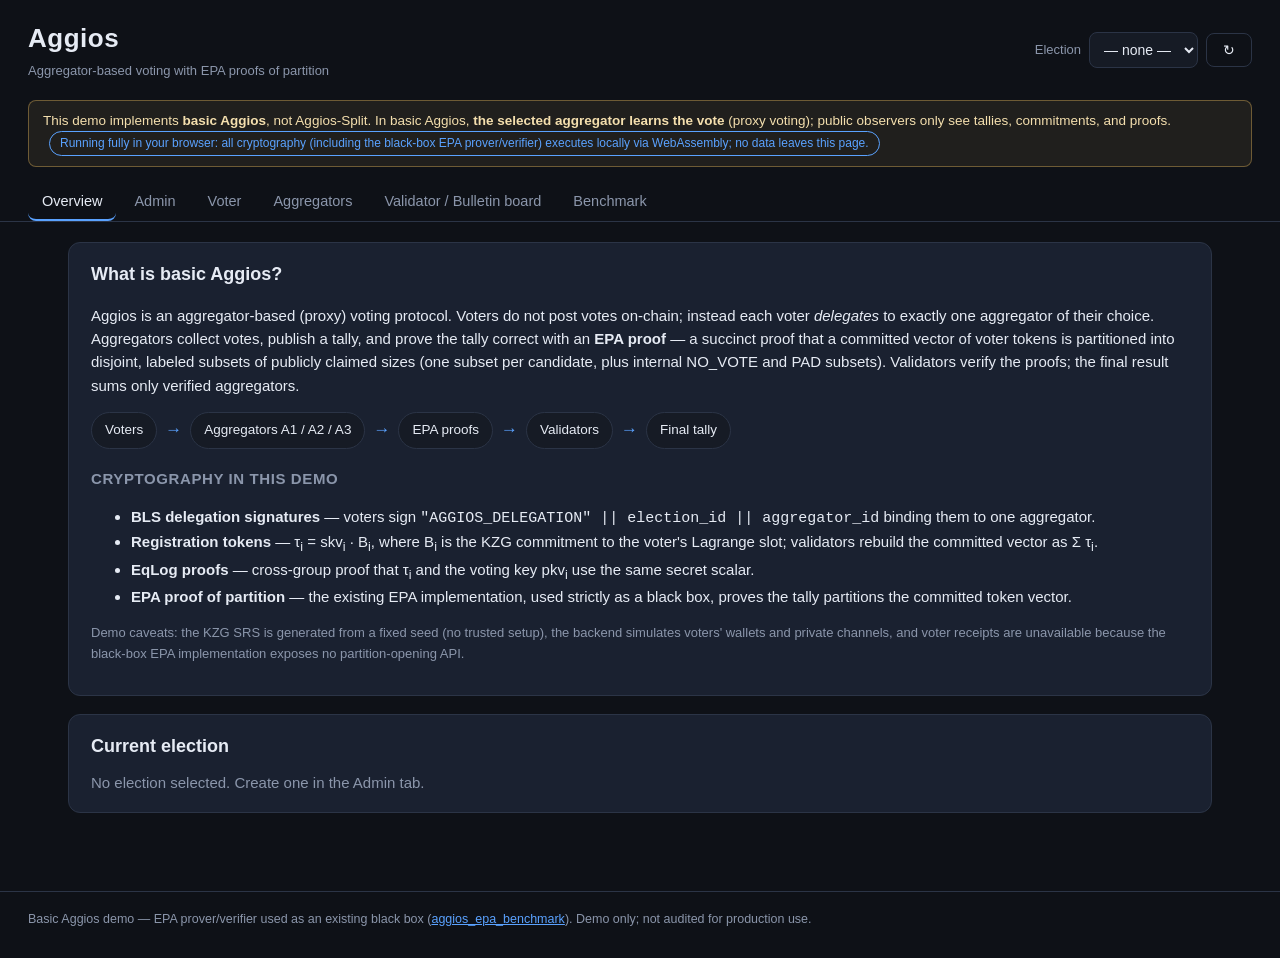
==== aggios/index.html @ ccf74325 "Add Aggios interactive demo at /aggios/ (in-browser WASM) Basic Aggios (aggregator-based voting) dem" ====
<!DOCTYPE html>
<html lang="en">
<head>
<meta charset="utf-8">
<meta name="viewport" content="width=device-width, initial-scale=1">
<title>Aggios — Aggregator-Based Voting Demo</title>
<link rel="stylesheet" href="style.css">
</head>
<body>
<header>
  <div class="brand">
    <h1>Aggios</h1>
    <span class="sub">Aggregator-based voting with EPA proofs of partition</span>
  </div>
  <div class="election-picker">
    <label for="election-select">Election</label>
    <select id="election-select"></select>
    <button id="refresh-btn" class="ghost" title="Refresh">&#8635;</button>
  </div>
</header>

<div class="banner">
  This demo implements <strong>basic Aggios</strong>, not Aggios-Split.
  In basic Aggios, <strong>the selected aggregator learns the vote</strong> (proxy voting);
  public observers only see tallies, commitments, and proofs.
</div>

<nav id="tabs">
  <button data-tab="overview" class="active">Overview</button>
  <button data-tab="admin">Admin</button>
  <button data-tab="voter">Voter</button>
  <button data-tab="aggregators">Aggregators</button>
  <button data-tab="validator">Validator / Bulletin board</button>
  <button data-tab="benchmark">Benchmark</button>
</nav>

<main>

<!-- ============ Overview ============ -->
<section id="tab-overview" class="tab active">
  <div class="card">
    <h2>What is basic Aggios?</h2>
    <p>
      Aggios is an aggregator-based (proxy) voting protocol. Voters do not post votes
      on-chain; instead each voter <em>delegates</em> to exactly one aggregator of their
      choice. Aggregators collect votes, publish a tally, and prove the tally correct with
      an <strong>EPA proof</strong> — a succinct proof that a committed vector of voter
      tokens is partitioned into disjoint, labeled subsets of publicly claimed sizes
      (one subset per candidate, plus internal NO_VOTE and PAD subsets).
      Validators verify the proofs; the final result sums only verified aggregators.
    </p>
    <div class="flow">
      <span class="flow-node">Voters</span><span class="flow-arrow">&rarr;</span>
      <span class="flow-node">Aggregators A1 / A2 / A3</span><span class="flow-arrow">&rarr;</span>
      <span class="flow-node">EPA proofs</span><span class="flow-arrow">&rarr;</span>
      <span class="flow-node">Validators</span><span class="flow-arrow">&rarr;</span>
      <span class="flow-node">Final tally</span>
    </div>
    <h3>Cryptography in this demo</h3>
    <ul>
      <li><strong>BLS delegation signatures</strong> — voters sign
        <code>"AGGIOS_DELEGATION" || election_id || aggregator_id</code> binding them to one aggregator.</li>
      <li><strong>Registration tokens</strong> — τ<sub>i</sub> = skv<sub>i</sub> · B<sub>i</sub>, where
        B<sub>i</sub> is the KZG commitment to the voter's Lagrange slot; validators rebuild the
        committed vector as Σ τ<sub>i</sub>.</li>
      <li><strong>EqLog proofs</strong> — cross-group proof that τ<sub>i</sub> and the voting key
        pkv<sub>i</sub> use the same secret scalar.</li>
      <li><strong>EPA proof of partition</strong> — the existing EPA implementation, used strictly
        as a black box, proves the tally partitions the committed token vector.</li>
    </ul>
    <p class="note">
      Demo caveats: the KZG SRS is generated from a fixed seed (no trusted setup), the backend
      simulates voters' wallets and private channels, and voter receipts are unavailable because
      the black-box EPA implementation exposes no partition-opening API.
    </p>
  </div>
  <div class="card">
    <h2>Current election</h2>
    <div id="overview-status" class="muted">No election selected. Create one in the Admin tab.</div>
    <div id="overview-tally"></div>
  </div>
</section>

<!-- ============ Admin ============ -->
<section id="tab-admin" class="tab">
  <div class="card">
    <h2>Create election</h2>
    <div class="form-grid">
      <label>Template
        <select id="new-template">
          <option value="representative">Representative election (Alice / Bob / Charlie)</option>
          <option value="crime-reform">Crime reform policy vote (4 options)</option>
          <option value="custom">Custom options</option>
        </select>
      </label>
      <label>Title <input id="new-title" placeholder="(template default)"></label>
      <label id="custom-options-wrap" class="hidden">Custom options (one per line)
        <textarea id="new-options" rows="4" placeholder="Option A&#10;Option B"></textarea>
      </label>
      <label>Aggregators (comma-separated) <input id="new-aggregators" value="A1, A2, A3"></label>
    </div>
    <button id="create-election-btn" class="primary">Create election</button>
  </div>

  <div class="card">
    <h2>Phases &amp; actions</h2>
    <div id="admin-phase" class="muted">Select an election first.</div>
    <div class="btn-row">
      <button class="phase-btn" data-phase="registration">Open registration</button>
      <button class="phase-btn" data-phase="voting">Close registration / open voting</button>
      <button class="phase-btn" data-phase="tally">Close voting (tally phase)</button>
      <button class="phase-btn" data-phase="closed">Close election</button>
    </div>
    <h3>Aggregator operations</h3>
    <div id="admin-aggregator-actions"></div>
    <div class="btn-row">
      <button id="admin-finalize-all">Finalize all registrations</button>
      <button id="admin-prove-all">Generate all EPA proofs</button>
      <button id="admin-verify-all" class="primary">Validator: verify everything</button>
    </div>
    <pre id="admin-log" class="log"></pre>
  </div>
</section>

<!-- ============ Voter ============ -->
<section id="tab-voter" class="tab">
  <div class="card">
    <h2>Demo voters</h2>
    <div class="btn-row">
      <label class="inline">Create <input id="voter-count" type="number" value="9" min="1" max="500" style="width:5em"> demo voters</label>
      <button id="create-voters-btn" class="primary">Create</button>
      <button id="auto-run-btn" class="ghost" title="Registers all voters round-robin and votes randomly">Auto-assign &amp; vote</button>
    </div>
    <p class="note">The backend simulates each voter's wallet: it holds the voter's signing key,
      signs the delegation, and sends skv to the chosen aggregator over a simulated private channel.
      skv never appears on the bulletin board.</p>
    <div id="voter-table"></div>
  </div>
</section>

<!-- ============ Aggregators ============ -->
<section id="tab-aggregators" class="tab">
  <div id="aggregator-cards" class="cards-row"></div>
</section>

<!-- ============ Validator ============ -->
<section id="tab-validator" class="tab">
  <div class="card">
    <h2>Validator</h2>
    <div class="btn-row">
      <button id="validator-verify-all" class="primary">Run all validator checks</button>
      <a id="download-artifact" class="button ghost" target="_blank">Download public artifact JSON</a>
    </div>
    <div id="validator-results"></div>
    <h3>Verified global tally</h3>
    <div id="validator-tally" class="muted">Run verification to compute the verified global tally.</div>
  </div>
  <div class="card">
    <h2>Public election parameters</h2>
    <div id="validator-params"></div>
  </div>
  <div class="card">
    <h2>Bulletin board</h2>
    <div id="bulletin-board" class="bulletin"></div>
  </div>
</section>

<!-- ============ Benchmark ============ -->
<section id="tab-benchmark" class="tab">
  <div class="card">
    <h2>Run benchmark</h2>
    <div class="form-grid">
      <label>Voters
        <select id="bench-voters">
          <option value="100">10&sup2; (100)</option>
          <option value="1000">10&sup3; (1,000)</option>
          <option value="10000">10&#8308; (10,000)</option>
          <option value="100000">10&#8309; (100,000)</option>
          <option value="1000000">10&#8310; (1,000,000)</option>
        </select>
      </label>
      <label>Aggregators <input id="bench-aggregators" type="number" value="3" min="1" max="50"></label>
      <label>Template
        <select id="bench-template">
          <option value="representative">Representative (3 candidates)</option>
          <option value="crime-reform">Crime reform (4 options)</option>
        </select>
      </label>
      <label>Assignment
        <select id="bench-assignment">
          <option value="round-robin">Round-robin</option>
          <option value="uniform" selected>Uniform random</option>
          <option value="weighted">Weighted random</option>
          <option value="skewed">Skewed 80/15/5</option>
        </select>
      </label>
      <label>Vote distribution
        <select id="bench-votedist">
          <option value="uniform" selected>Uniform</option>
          <option value="fixed">Fixed percentages</option>
          <option value="skewed">Skewed</option>
        </select>
      </label>
      <label>Seed <input id="bench-seed" type="number" value="42"></label>
      <label class="inline"><input id="bench-real" type="checkbox" checked> Real crypto mode</label>
      <label class="inline"><input id="bench-receipts" type="checkbox" disabled> Receipts
        <span class="note">(not available with current EPA API)</span></label>
    </div>
    <p class="note warn" id="bench-sim-note" style="display:none">
      Simulation mode is counting-only and NON-CRYPTOGRAPHIC: no keys, no proofs, no verification.
    </p>
    <p class="note warn" id="bench-big-note" style="display:none">
      Large real-crypto benchmarks are attempted honestly and can take hours and many GB of RAM;
      failures (memory / time / SRS limits) are recorded with their reason, never downsampled.
    </p>
    <button id="bench-run" class="primary">Start benchmark</button>
    <pre id="bench-live" class="log" style="display:none;margin-top:12px"></pre>
  </div>
  <div class="card">
    <h2>Benchmark jobs</h2>
    <div id="bench-jobs"></div>
  </div>
</section>

</main>

<footer>
  Basic Aggios demo &mdash; EPA prover/verifier used as an existing black box
  (<a href="https://github.com/mariuslp/aggios_epa_benchmark" target="_blank">aggios_epa_benchmark</a>).
  Demo only; not audited for production use.
</footer>

<script src="boot.js"></script>
<script src="app.js"></script>
</body>
</html>
---- aggios/style.css ----
:root {
  --bg: #0e1117;
  --bg2: #161b25;
  --card: #1a2130;
  --border: #2b3446;
  --text: #e6ebf4;
  --muted: #8b96ab;
  --accent: #5aa2ff;
  --accent2: #7ee2a8;
  --warn: #ffcc66;
  --bad: #ff7b72;
  --mono: "SF Mono", ui-monospace, Menlo, Consolas, monospace;
}

* { box-sizing: border-box; }
body {
  margin: 0;
  background: var(--bg);
  color: var(--text);
  font: 15px/1.55 -apple-system, "Segoe UI", Roboto, Helvetica, Arial, sans-serif;
}
a { color: var(--accent); }

header {
  display: flex;
  justify-content: space-between;
  align-items: center;
  flex-wrap: wrap;
  gap: 12px;
  padding: 18px 28px 10px;
}
.brand h1 { margin: 0; font-size: 26px; letter-spacing: .5px; }
.brand .sub { color: var(--muted); font-size: 13px; }
.election-picker { display: flex; align-items: center; gap: 8px; }
.election-picker label { color: var(--muted); font-size: 13px; }

.banner {
  margin: 8px 28px;
  padding: 10px 14px;
  background: rgba(255, 204, 102, 0.08);
  border: 1px solid rgba(255, 204, 102, 0.35);
  border-radius: 8px;
  font-size: 13.5px;
  color: #f4dfae;
}

nav#tabs {
  display: flex;
  gap: 4px;
  padding: 8px 28px 0;
  border-bottom: 1px solid var(--border);
  flex-wrap: wrap;
}
nav#tabs button {
  background: none;
  border: none;
  border-bottom: 2px solid transparent;
  color: var(--muted);
  padding: 10px 14px;
  font-size: 14.5px;
  cursor: pointer;
}
nav#tabs button.active { color: var(--text); border-bottom-color: var(--accent); }
nav#tabs button:hover { color: var(--text); }

main { padding: 20px 28px 60px; max-width: 1200px; margin: 0 auto; }
.tab { display: none; }
.tab.active { display: block; }

.card {
  background: var(--card);
  border: 1px solid var(--border);
  border-radius: 12px;
  padding: 18px 22px;
  margin-bottom: 18px;
}
.card h2 { margin: 0 0 10px; font-size: 18px; }
.card h3 { margin: 18px 0 8px; font-size: 15px; color: var(--muted); text-transform: uppercase; letter-spacing: .6px; }
.cards-row { display: grid; grid-template-columns: repeat(auto-fill, minmax(330px, 1fr)); gap: 16px; }

.muted { color: var(--muted); }
.note { color: var(--muted); font-size: 13px; }
.note.warn { color: var(--warn); }
.hidden { display: none !important; }

.flow { display: flex; align-items: center; gap: 8px; flex-wrap: wrap; margin: 14px 0; }
.flow-node {
  background: var(--bg2);
  border: 1px solid var(--border);
  padding: 7px 13px;
  border-radius: 999px;
  font-size: 13.5px;
}
.flow-arrow { color: var(--accent); font-size: 17px; }

.form-grid { display: grid; grid-template-columns: repeat(auto-fill, minmax(260px, 1fr)); gap: 12px 18px; margin-bottom: 14px; }
label { display: flex; flex-direction: column; gap: 4px; font-size: 13.5px; color: var(--muted); }
label.inline { flex-direction: row; align-items: center; gap: 8px; color: var(--text); }
input, select, textarea {
  background: var(--bg2);
  color: var(--text);
  border: 1px solid var(--border);
  border-radius: 8px;
  padding: 8px 10px;
  font-size: 14px;
  font-family: inherit;
}
input:focus, select:focus, textarea:focus { outline: 1px solid var(--accent); }

button, .button {
  background: var(--bg2);
  color: var(--text);
  border: 1px solid var(--border);
  border-radius: 8px;
  padding: 8px 16px;
  font-size: 14px;
  cursor: pointer;
  text-decoration: none;
  display: inline-block;
}
button:hover, .button:hover { border-color: var(--accent); }
button.primary { background: var(--accent); border-color: var(--accent); color: #08101f; font-weight: 600; }
button.primary:hover { filter: brightness(1.1); }
button.ghost { background: none; }
button:disabled { opacity: .45; cursor: not-allowed; }
.btn-row { display: flex; gap: 10px; flex-wrap: wrap; margin: 10px 0; align-items: center; }

table { width: 100%; border-collapse: collapse; font-size: 13.5px; }
th, td { text-align: left; padding: 7px 10px; border-bottom: 1px solid var(--border); }
th { color: var(--muted); font-weight: 500; }
td select { padding: 4px 6px; }

.pill {
  display: inline-block;
  padding: 2px 10px;
  border-radius: 999px;
  font-size: 12px;
  border: 1px solid var(--border);
  color: var(--muted);
}
.pill.good { color: var(--accent2); border-color: var(--accent2); }
.pill.bad { color: var(--bad); border-color: var(--bad); }
.pill.warn { color: var(--warn); border-color: var(--warn); }
.pill.info { color: var(--accent); border-color: var(--accent); }

.stat-grid { display: grid; grid-template-columns: 1fr 1fr; gap: 6px 14px; margin: 10px 0; font-size: 13.5px; }
.stat-grid .k { color: var(--muted); }
.stat-grid .v { font-family: var(--mono); }

.log {
  background: #0a0d13;
  border: 1px solid var(--border);
  border-radius: 8px;
  padding: 10px 12px;
  font-family: var(--mono);
  font-size: 12.5px;
  max-height: 260px;
  overflow-y: auto;
  white-space: pre-wrap;
  color: #9fb2cc;
}

.bulletin { max-height: 480px; overflow-y: auto; display: flex; flex-direction: column; gap: 8px; }
.bulletin .event {
  background: var(--bg2);
  border: 1px solid var(--border);
  border-radius: 8px;
  padding: 8px 12px;
  font-size: 13px;
}
.bulletin .event .head { display: flex; gap: 10px; align-items: baseline; margin-bottom: 4px; }
.bulletin .event .kind { color: var(--accent); font-family: var(--mono); }
.bulletin .event .ts { color: var(--muted); font-size: 11.5px; }
.bulletin .event pre {
  margin: 4px 0 0;
  font-family: var(--mono);
  font-size: 11.5px;
  color: #93a4bd;
  max-height: 130px;
  overflow: auto;
  white-space: pre-wrap;
  word-break: break-all;
}

.tally-bars { margin-top: 10px; }
.tally-bar { margin: 7px 0; }
.tally-bar .lbl { display: flex; justify-content: space-between; font-size: 13.5px; margin-bottom: 3px; }
.tally-bar .track { background: var(--bg2); border-radius: 6px; height: 10px; overflow: hidden; }
.tally-bar .fill { background: linear-gradient(90deg, var(--accent), var(--accent2)); height: 100%; }

.bench-job { border: 1px solid var(--border); border-radius: 10px; padding: 12px 16px; margin-bottom: 12px; background: var(--bg2); }
.bench-job .head { display: flex; justify-content: space-between; align-items: center; flex-wrap: wrap; gap: 8px; }
.bench-job .head .title { font-weight: 600; }

footer { padding: 18px 28px 30px; color: var(--muted); font-size: 12.5px; border-top: 1px solid var(--border); }
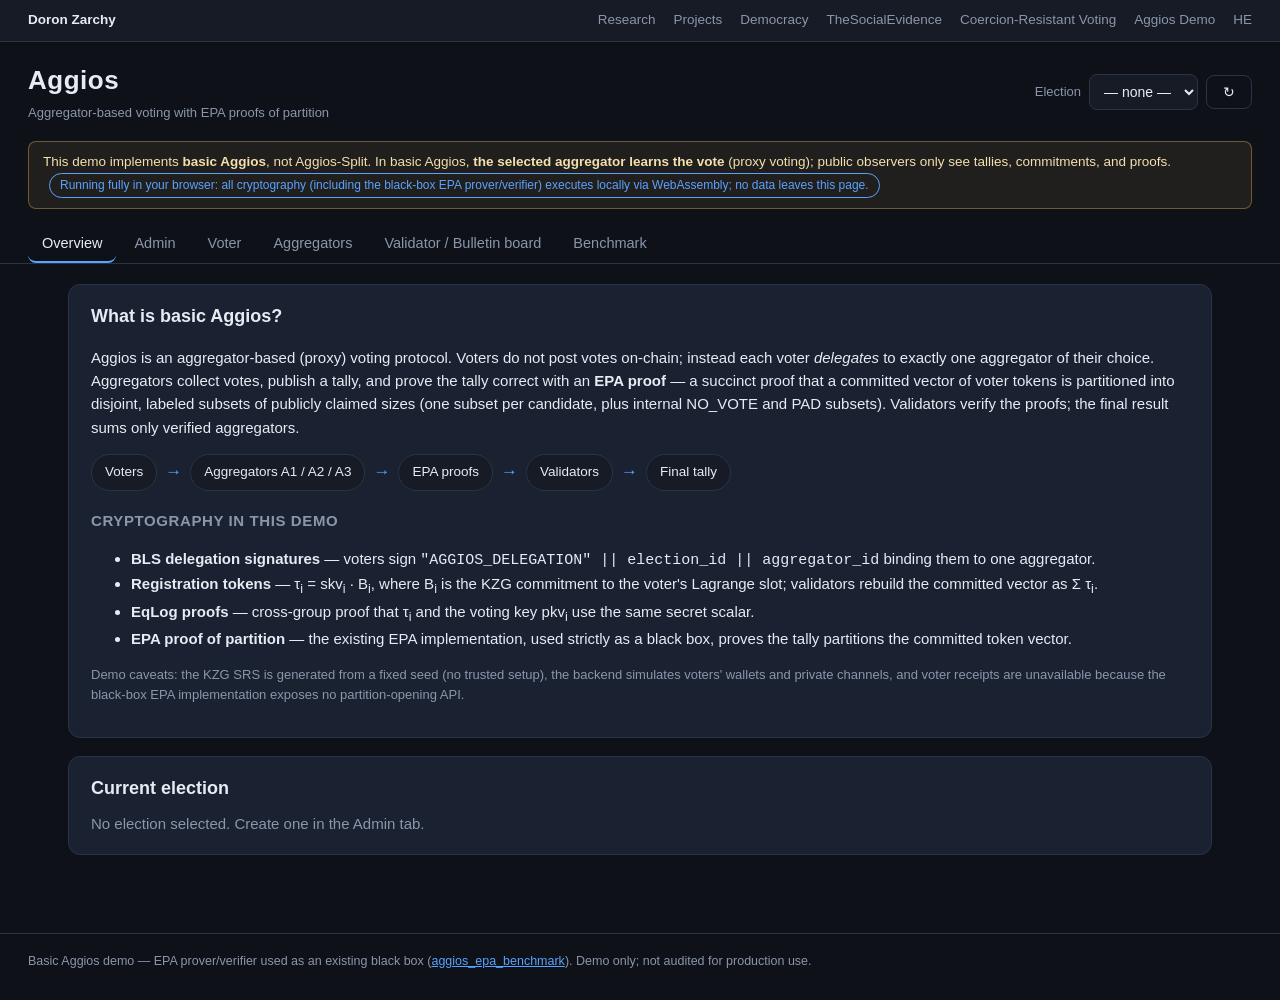
==== commit 483ec34d: "Unify site nav across pages, switch contact to personal email, remove Fhenix references" ====
--- a/aggios/index.html
+++ b/aggios/index.html
@@ -7,6 +7,18 @@
 <link rel="stylesheet" href="style.css">
 </head>
 <body>
+<nav id="site-nav">
+  <a class="site-name" href="/">Doron Zarchy</a>
+  <ul>
+    <li><a href="/#research">Research</a></li>
+    <li><a href="/#projects">Projects</a></li>
+    <li><a href="/#democracy">Democracy</a></li>
+    <li><a href="/thesocialevidence.html">TheSocialEvidence</a></li>
+    <li><a href="/voting.html">Coercion-Resistant Voting</a></li>
+    <li><a href="/aggios/">Aggios Demo</a></li>
+    <li><a href="/he/">HE</a></li>
+  </ul>
+</nav>
 <header>
   <div class="brand">
     <h1>Aggios</h1>
--- a/aggios/style.css
+++ b/aggios/style.css
@@ -21,6 +21,36 @@
 }
 a { color: var(--accent); }
 
+nav#site-nav {
+  display: flex;
+  justify-content: space-between;
+  align-items: center;
+  flex-wrap: wrap;
+  gap: 8px 16px;
+  padding: 10px 28px;
+  background: var(--bg2);
+  border-bottom: 1px solid var(--border);
+  font-size: 13.5px;
+}
+nav#site-nav .site-name {
+  color: var(--text);
+  font-weight: 600;
+  text-decoration: none;
+}
+nav#site-nav ul {
+  display: flex;
+  flex-wrap: wrap;
+  gap: 4px 18px;
+  margin: 0;
+  padding: 0;
+  list-style: none;
+}
+nav#site-nav ul a {
+  color: var(--muted);
+  text-decoration: none;
+}
+nav#site-nav ul a:hover { color: var(--accent); }
+
 header {
   display: flex;
   justify-content: space-between;
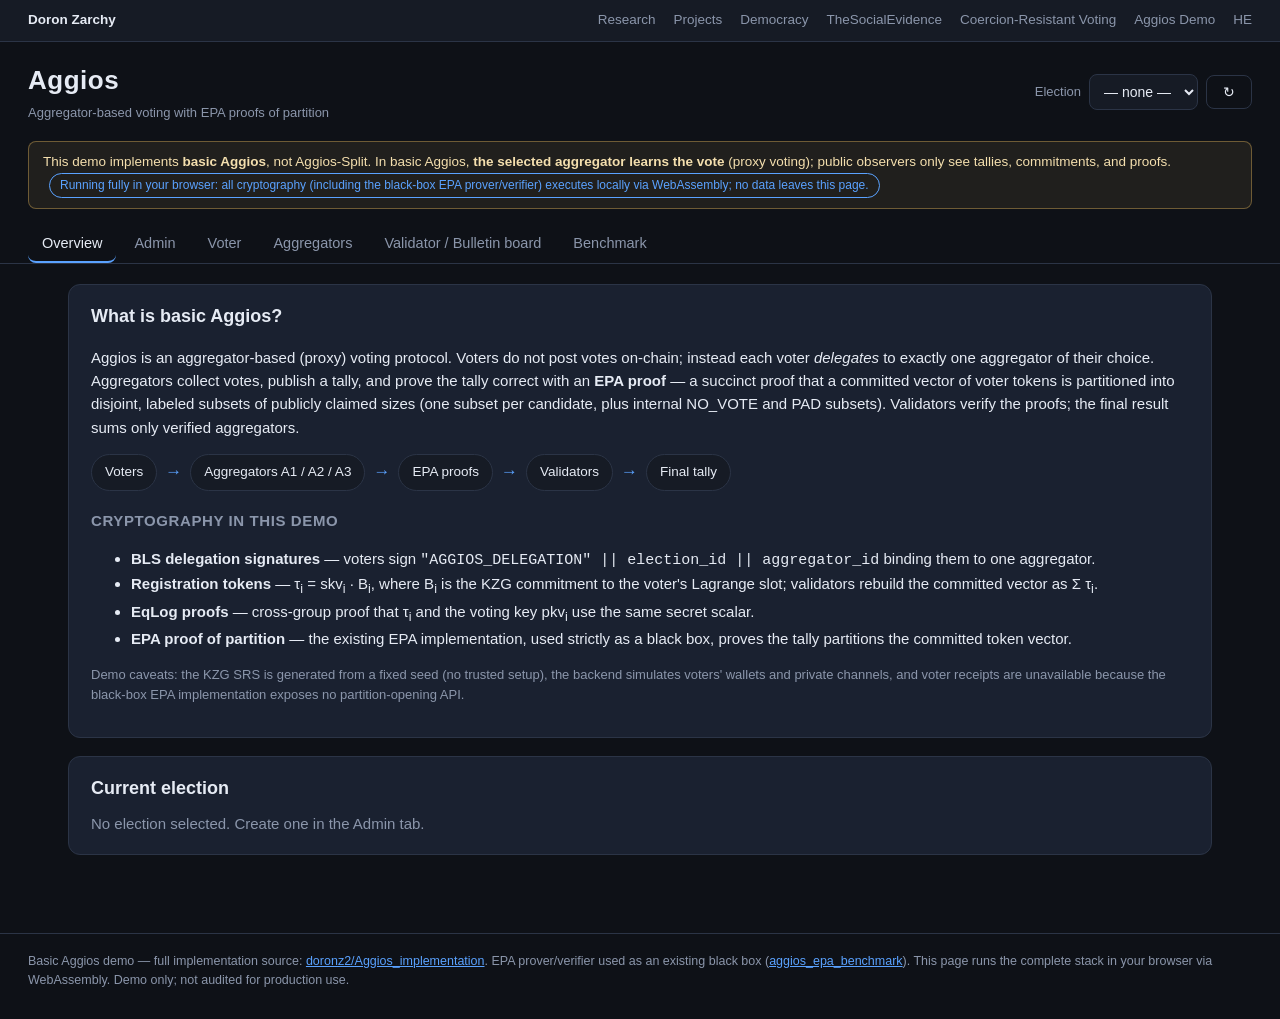
==== commit f7247c93: "Link Aggios demo and projects cards to the full implementation repo Co-Authored-By: Claude Fable 5 <" ====
--- a/aggios/index.html
+++ b/aggios/index.html
@@ -237,9 +237,11 @@
 </main>
 
 <footer>
-  Basic Aggios demo &mdash; EPA prover/verifier used as an existing black box
-  (<a href="https://github.com/mariuslp/aggios_epa_benchmark" target="_blank">aggios_epa_benchmark</a>).
-  Demo only; not audited for production use.
+  Basic Aggios demo &mdash; full implementation source:
+  <a href="https://github.com/doronz2/Aggios_implementation" target="_blank" rel="noopener">doronz2/Aggios_implementation</a>.
+  EPA prover/verifier used as an existing black box
+  (<a href="https://github.com/mariuslp/aggios_epa_benchmark" target="_blank" rel="noopener">aggios_epa_benchmark</a>).
+  This page runs the complete stack in your browser via WebAssembly. Demo only; not audited for production use.
 </footer>
 
 <script src="boot.js"></script>
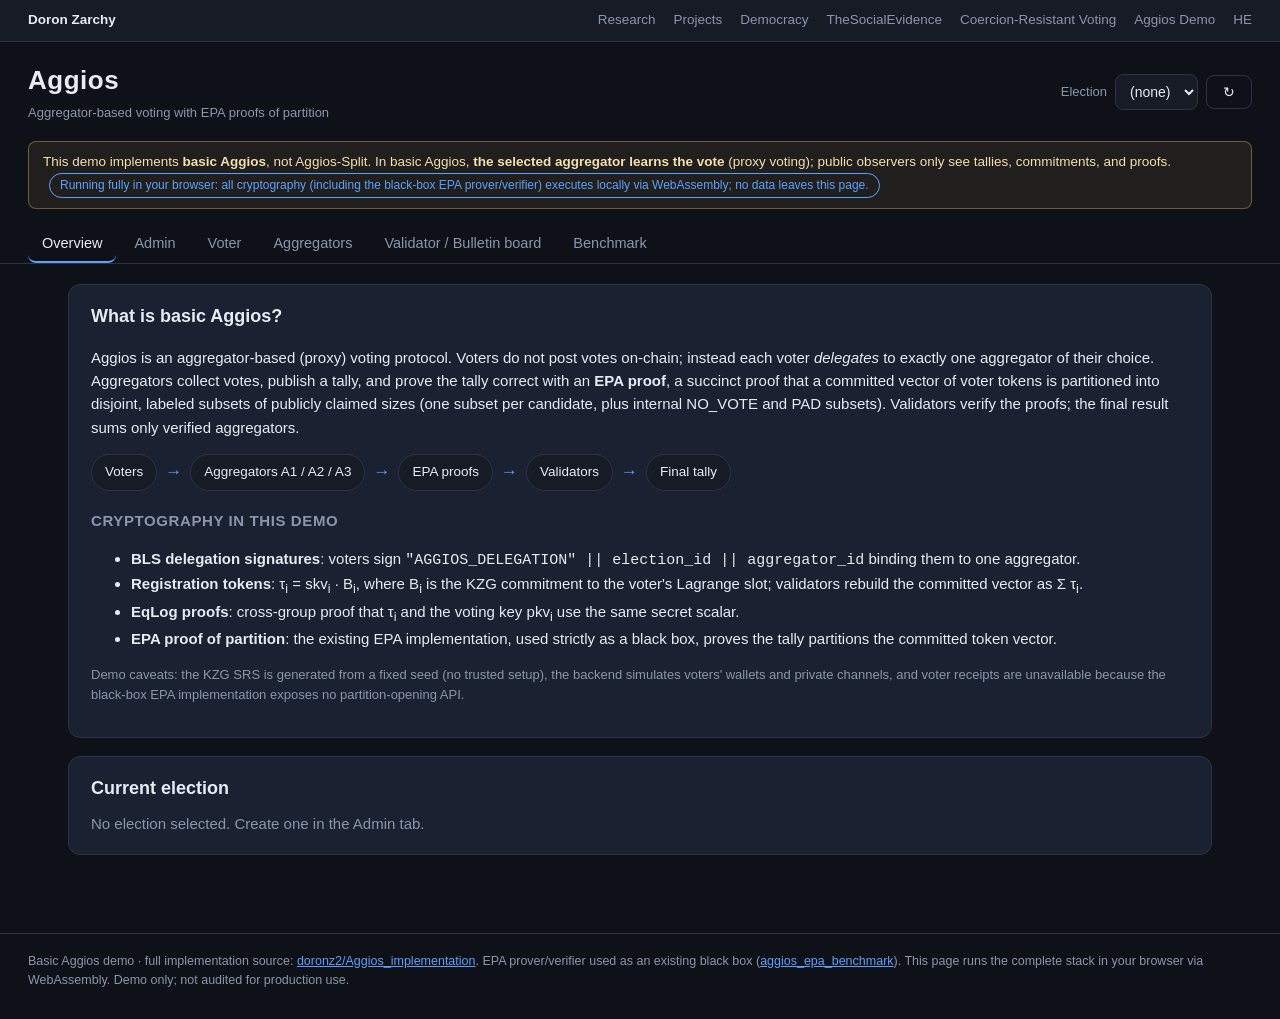
==== commit 14eeb75e: "Replace em dashes with plain punctuation across site copy" ====
--- a/aggios/index.html
+++ b/aggios/index.html
@@ -3,7 +3,7 @@
 <head>
 <meta charset="utf-8">
 <meta name="viewport" content="width=device-width, initial-scale=1">
-<title>Aggios — Aggregator-Based Voting Demo</title>
+<title>Aggios: Aggregator-Based Voting Demo</title>
 <link rel="stylesheet" href="style.css">
 </head>
 <body>
@@ -56,7 +56,7 @@
       Aggios is an aggregator-based (proxy) voting protocol. Voters do not post votes
       on-chain; instead each voter <em>delegates</em> to exactly one aggregator of their
       choice. Aggregators collect votes, publish a tally, and prove the tally correct with
-      an <strong>EPA proof</strong> — a succinct proof that a committed vector of voter
+      an <strong>EPA proof</strong>, a succinct proof that a committed vector of voter
       tokens is partitioned into disjoint, labeled subsets of publicly claimed sizes
       (one subset per candidate, plus internal NO_VOTE and PAD subsets).
       Validators verify the proofs; the final result sums only verified aggregators.
@@ -70,14 +70,14 @@
     </div>
     <h3>Cryptography in this demo</h3>
     <ul>
-      <li><strong>BLS delegation signatures</strong> — voters sign
+      <li><strong>BLS delegation signatures</strong>: voters sign
         <code>"AGGIOS_DELEGATION" || election_id || aggregator_id</code> binding them to one aggregator.</li>
-      <li><strong>Registration tokens</strong> — τ<sub>i</sub> = skv<sub>i</sub> · B<sub>i</sub>, where
+      <li><strong>Registration tokens</strong>: τ<sub>i</sub> = skv<sub>i</sub> · B<sub>i</sub>, where
         B<sub>i</sub> is the KZG commitment to the voter's Lagrange slot; validators rebuild the
         committed vector as Σ τ<sub>i</sub>.</li>
-      <li><strong>EqLog proofs</strong> — cross-group proof that τ<sub>i</sub> and the voting key
+      <li><strong>EqLog proofs</strong>: cross-group proof that τ<sub>i</sub> and the voting key
         pkv<sub>i</sub> use the same secret scalar.</li>
-      <li><strong>EPA proof of partition</strong> — the existing EPA implementation, used strictly
+      <li><strong>EPA proof of partition</strong>: the existing EPA implementation, used strictly
         as a black box, proves the tally partitions the committed token vector.</li>
     </ul>
     <p class="note">
@@ -237,7 +237,7 @@
 </main>
 
 <footer>
-  Basic Aggios demo &mdash; full implementation source:
+  Basic Aggios demo · full implementation source:
   <a href="https://github.com/doronz2/Aggios_implementation" target="_blank" rel="noopener">doronz2/Aggios_implementation</a>.
   EPA prover/verifier used as an existing black box
   (<a href="https://github.com/mariuslp/aggios_epa_benchmark" target="_blank" rel="noopener">aggios_epa_benchmark</a>).
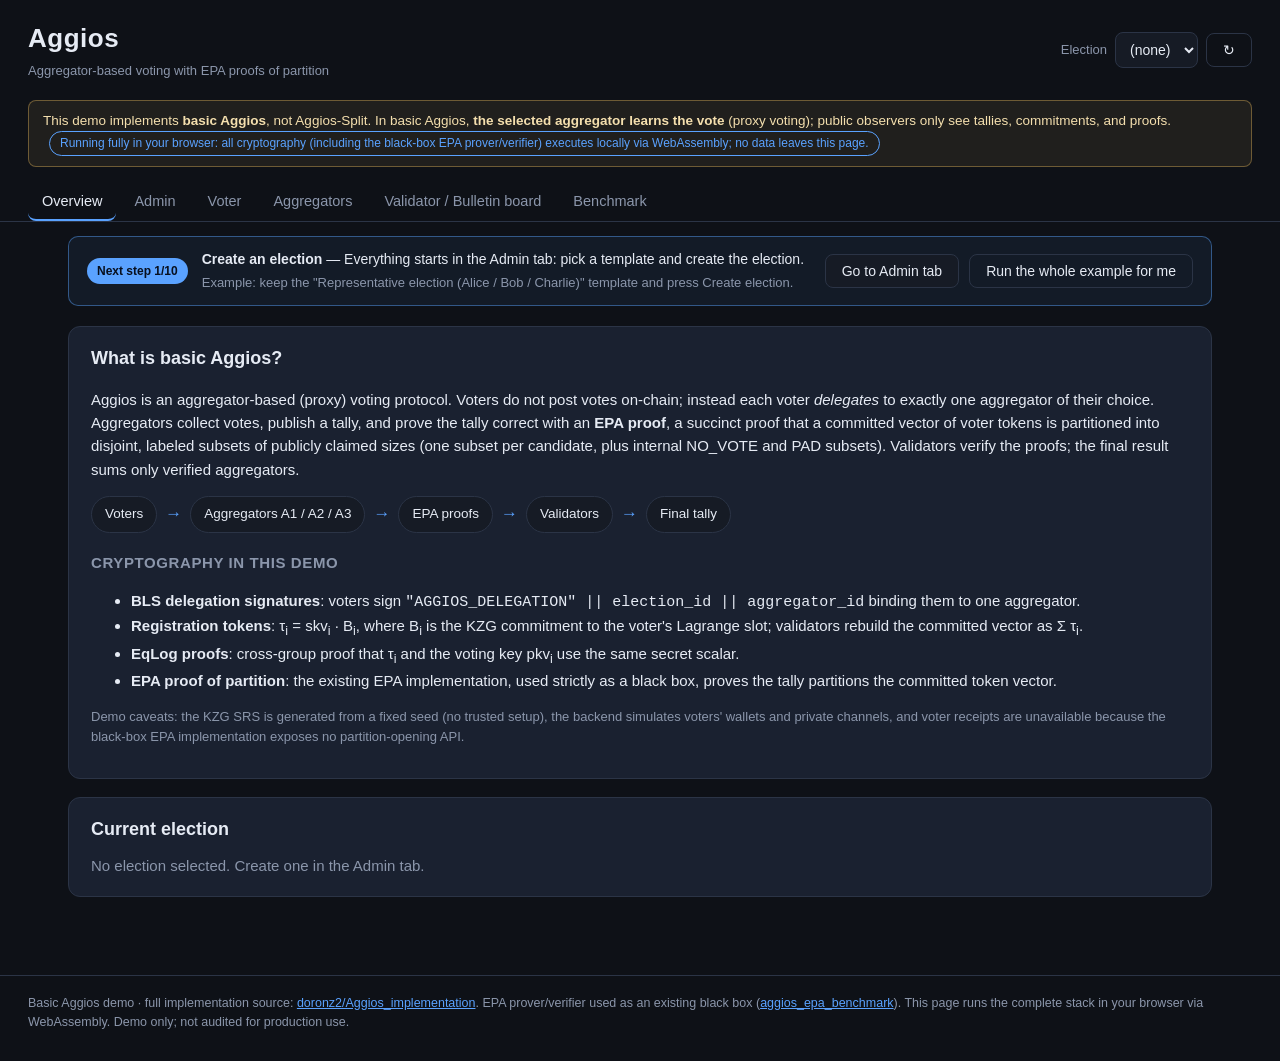
==== commit 8b1ebe82: "Aggios demo: dynamic next-step guide with worked example Co-Authored-By: Claude Fable 5 <noreply@ant" ====
--- a/aggios/index.html
+++ b/aggios/index.html
@@ -7,18 +7,6 @@
 <link rel="stylesheet" href="style.css">
 </head>
 <body>
-<nav id="site-nav">
-  <a class="site-name" href="/">Doron Zarchy</a>
-  <ul>
-    <li><a href="/#research">Research</a></li>
-    <li><a href="/#projects">Projects</a></li>
-    <li><a href="/#democracy">Democracy</a></li>
-    <li><a href="/thesocialevidence.html">TheSocialEvidence</a></li>
-    <li><a href="/voting.html">Coercion-Resistant Voting</a></li>
-    <li><a href="/aggios/">Aggios Demo</a></li>
-    <li><a href="/he/">HE</a></li>
-  </ul>
-</nav>
 <header>
   <div class="brand">
     <h1>Aggios</h1>
@@ -45,6 +33,8 @@
   <button data-tab="validator">Validator / Bulletin board</button>
   <button data-tab="benchmark">Benchmark</button>
 </nav>
+
+<div id="guide" class="guide"></div>
 
 <main>
 
--- a/aggios/style.css
+++ b/aggios/style.css
@@ -21,36 +21,6 @@
 }
 a { color: var(--accent); }
 
-nav#site-nav {
-  display: flex;
-  justify-content: space-between;
-  align-items: center;
-  flex-wrap: wrap;
-  gap: 8px 16px;
-  padding: 10px 28px;
-  background: var(--bg2);
-  border-bottom: 1px solid var(--border);
-  font-size: 13.5px;
-}
-nav#site-nav .site-name {
-  color: var(--text);
-  font-weight: 600;
-  text-decoration: none;
-}
-nav#site-nav ul {
-  display: flex;
-  flex-wrap: wrap;
-  gap: 4px 18px;
-  margin: 0;
-  padding: 0;
-  list-style: none;
-}
-nav#site-nav ul a {
-  color: var(--muted);
-  text-decoration: none;
-}
-nav#site-nav ul a:hover { color: var(--accent); }
-
 header {
   display: flex;
   justify-content: space-between;
@@ -92,6 +62,34 @@
 }
 nav#tabs button.active { color: var(--text); border-bottom-color: var(--accent); }
 nav#tabs button:hover { color: var(--text); }
+
+.guide {
+  margin: 14px auto 0;
+  max-width: 1144px;
+  padding: 12px 18px;
+  background: rgba(90, 162, 255, 0.07);
+  border: 1px solid rgba(90, 162, 255, 0.45);
+  border-radius: 10px;
+  display: flex;
+  align-items: center;
+  gap: 14px;
+  flex-wrap: wrap;
+  font-size: 14px;
+}
+.guide .guide-step {
+  flex: 0 0 auto;
+  background: var(--accent);
+  color: #08101f;
+  font-weight: 700;
+  font-size: 12px;
+  padding: 4px 10px;
+  border-radius: 999px;
+  white-space: nowrap;
+}
+.guide .guide-step.done { background: var(--accent2); }
+.guide .guide-text { flex: 1 1 320px; min-width: 240px; }
+.guide .guide-example { color: var(--muted); font-size: 13px; margin-top: 2px; }
+.guide .btn-row { margin: 0; }
 
 main { padding: 20px 28px 60px; max-width: 1200px; margin: 0 auto; }
 .tab { display: none; }
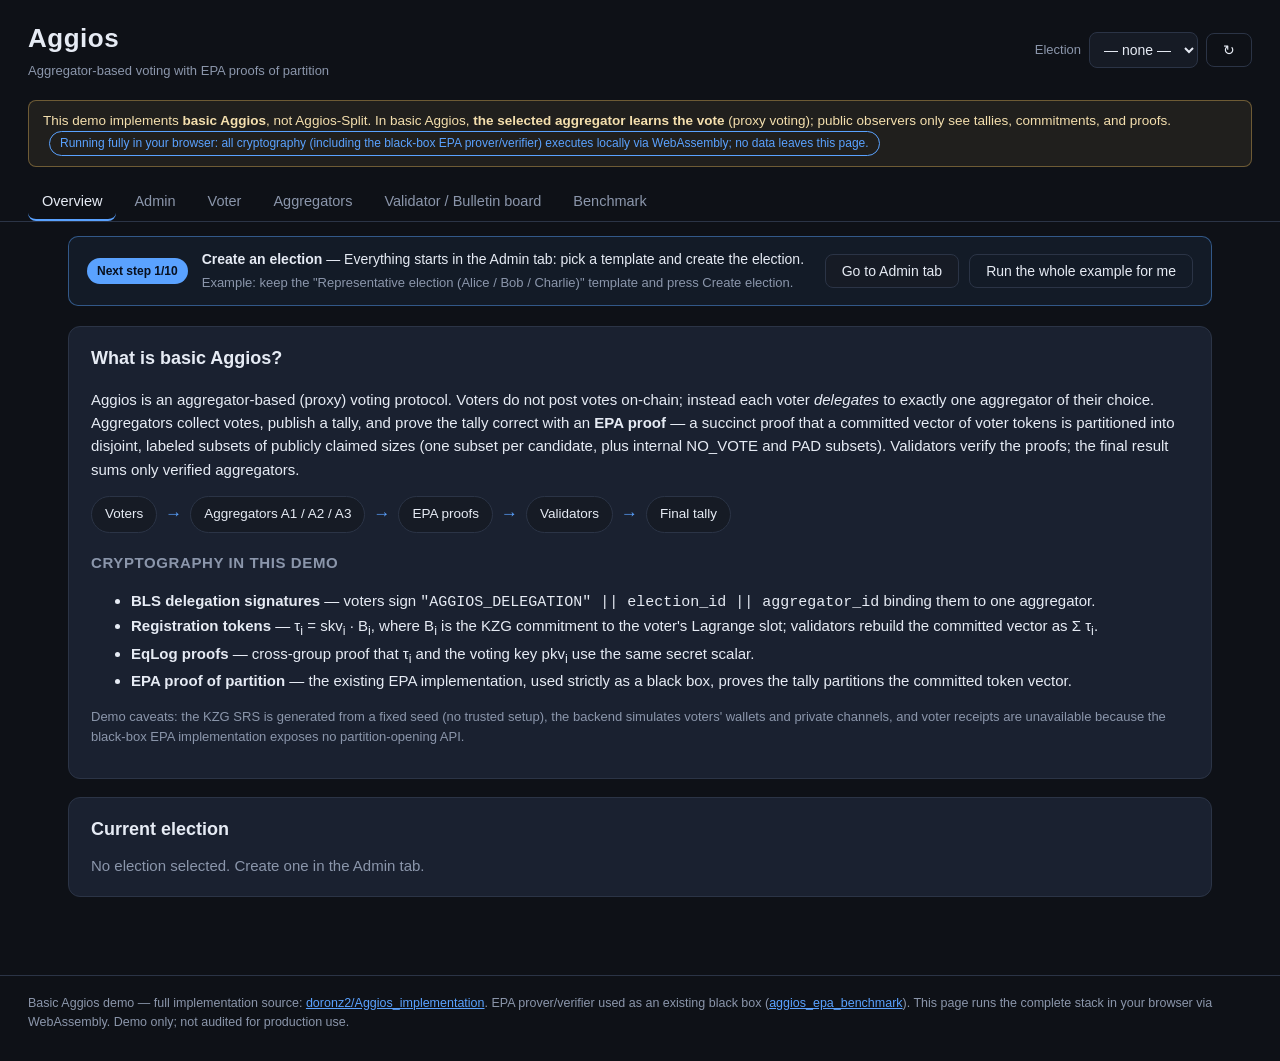
==== commit b4eefd56: "Aggios demo: fix candidate dropdown resetting after voting for another voter Co-Authored-By: Claude " ====
--- a/aggios/index.html
+++ b/aggios/index.html
@@ -3,7 +3,7 @@
 <head>
 <meta charset="utf-8">
 <meta name="viewport" content="width=device-width, initial-scale=1">
-<title>Aggios: Aggregator-Based Voting Demo</title>
+<title>Aggios — Aggregator-Based Voting Demo</title>
 <link rel="stylesheet" href="style.css">
 </head>
 <body>
@@ -46,7 +46,7 @@
       Aggios is an aggregator-based (proxy) voting protocol. Voters do not post votes
       on-chain; instead each voter <em>delegates</em> to exactly one aggregator of their
       choice. Aggregators collect votes, publish a tally, and prove the tally correct with
-      an <strong>EPA proof</strong>, a succinct proof that a committed vector of voter
+      an <strong>EPA proof</strong> — a succinct proof that a committed vector of voter
       tokens is partitioned into disjoint, labeled subsets of publicly claimed sizes
       (one subset per candidate, plus internal NO_VOTE and PAD subsets).
       Validators verify the proofs; the final result sums only verified aggregators.
@@ -60,14 +60,14 @@
     </div>
     <h3>Cryptography in this demo</h3>
     <ul>
-      <li><strong>BLS delegation signatures</strong>: voters sign
+      <li><strong>BLS delegation signatures</strong> — voters sign
         <code>"AGGIOS_DELEGATION" || election_id || aggregator_id</code> binding them to one aggregator.</li>
-      <li><strong>Registration tokens</strong>: τ<sub>i</sub> = skv<sub>i</sub> · B<sub>i</sub>, where
+      <li><strong>Registration tokens</strong> — τ<sub>i</sub> = skv<sub>i</sub> · B<sub>i</sub>, where
         B<sub>i</sub> is the KZG commitment to the voter's Lagrange slot; validators rebuild the
         committed vector as Σ τ<sub>i</sub>.</li>
-      <li><strong>EqLog proofs</strong>: cross-group proof that τ<sub>i</sub> and the voting key
+      <li><strong>EqLog proofs</strong> — cross-group proof that τ<sub>i</sub> and the voting key
         pkv<sub>i</sub> use the same secret scalar.</li>
-      <li><strong>EPA proof of partition</strong>: the existing EPA implementation, used strictly
+      <li><strong>EPA proof of partition</strong> — the existing EPA implementation, used strictly
         as a black box, proves the tally partitions the committed token vector.</li>
     </ul>
     <p class="note">
@@ -227,7 +227,7 @@
 </main>
 
 <footer>
-  Basic Aggios demo · full implementation source:
+  Basic Aggios demo &mdash; full implementation source:
   <a href="https://github.com/doronz2/Aggios_implementation" target="_blank" rel="noopener">doronz2/Aggios_implementation</a>.
   EPA prover/verifier used as an existing black box
   (<a href="https://github.com/mariuslp/aggios_epa_benchmark" target="_blank" rel="noopener">aggios_epa_benchmark</a>).
